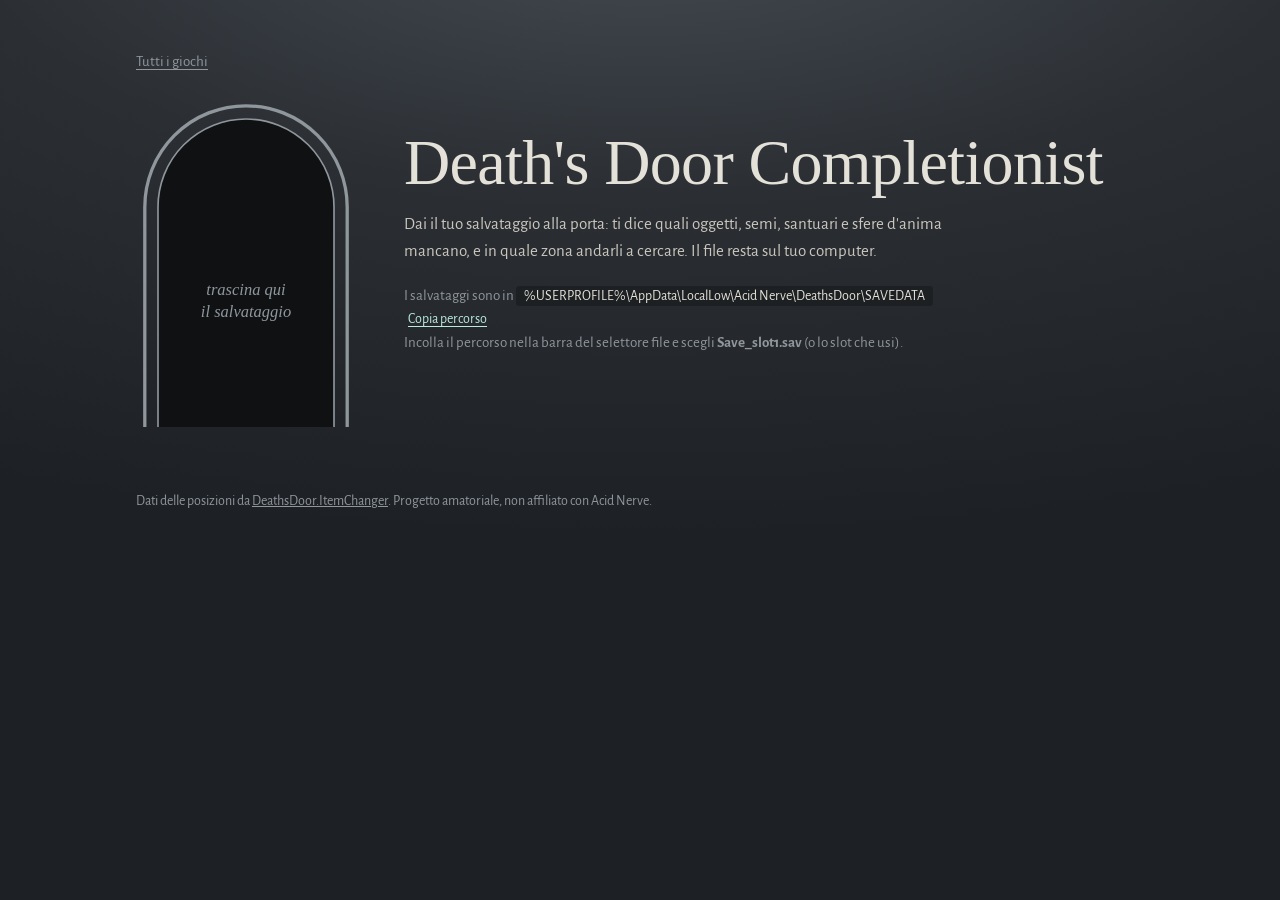
==== deaths-door/index.html @ efa5905f "Add home page and Death's Door completion tracker" ====
<!doctype html>
<html lang="it">
<head>
<meta charset="utf-8">
<meta name="viewport" content="width=device-width, initial-scale=1">
<title>Death's Door Completionist</title>
<link rel="preconnect" href="https://fonts.googleapis.com">
<link rel="preconnect" href="https://fonts.gstatic.com" crossorigin>
<link href="https://fonts.googleapis.com/css2?family=IM+Fell+English:ital@0;1&family=Alegreya+Sans:wght@400;500;700&display=swap" rel="stylesheet">
<style>
:root{
  --fog:#2b2f34; --fog-deep:#1d2024; --stone:#3a3f45; --ash:#8f969c;
  --bone:#e4e1d8; --soul:#b9eadf; --ember:#d0473b;
  --display:"IM Fell English",Georgia,serif; --body:"Alegreya Sans",system-ui,sans-serif;
}
*{box-sizing:border-box}
body{
  margin:0;color:var(--bone);font:17px/1.55 var(--body);
  background:var(--fog-deep) radial-gradient(ellipse 120% 70% at 50% -10%,#454b52 0%,var(--fog) 45%,var(--fog-deep) 100%) no-repeat;
  min-height:100vh;
}
main{max-width:1040px;margin:0 auto;padding:48px 16px 80px}
:focus-visible{outline:2px solid var(--soul);outline-offset:3px}

/* hero: the door is the upload target */
.hero{display:grid;grid-template-columns:auto 1fr;gap:48px;align-items:center}
.door{position:relative;width:220px;cursor:pointer;display:block}
.door input{position:absolute;opacity:0;width:1px;height:1px}
.door svg{display:block;width:100%;height:auto;overflow:visible}
.door .frame{fill:none;stroke:var(--ash);stroke-width:3;transition:stroke .2s}
.door .void{fill:#0f1113}
.door .light{fill:url(#soulGrad);transition:y 1.6s cubic-bezier(.2,.7,.2,1),height 1.6s cubic-bezier(.2,.7,.2,1)}
.door .pct{font:44px var(--display);fill:var(--bone);text-anchor:middle;opacity:0;transition:opacity .6s 1s}
.door .hint{font:15px var(--display);font-style:italic;fill:var(--ash);text-anchor:middle}
.door.loaded .pct{opacity:1}
.door.loaded .hint{display:none}
.door:hover .frame,.door.over .frame,.door:focus-within .frame{stroke:var(--soul)}
.door.over .void{fill:#16201f}
h1{font:400 clamp(40px,6vw,64px)/1.02 var(--display);margin:0 0 16px;letter-spacing:-.01em}
.lede{max-width:34em;margin:0 0 20px;color:#c9c6bd}
.path{font-size:15px;color:var(--ash);max-width:36em}
.path code{font:14px/1.4 var(--body);color:var(--bone);background:rgba(0,0,0,.25);padding:3px 8px;border-radius:3px;word-break:break-all}
.path button{font:inherit;font-size:14px;background:none;border:0;color:var(--soul);cursor:pointer;padding:0 4px;text-decoration:underline;text-underline-offset:3px}
#err{color:var(--ember);margin-top:12px;min-height:1.5em}

/* results */
#results[hidden]{display:none}
.bar-top{display:flex;flex-wrap:wrap;justify-content:space-between;align-items:baseline;gap:12px;margin:56px 0 24px;border-bottom:1px solid var(--stone);padding-bottom:12px}
.bar-top h2{font:400 30px var(--display);margin:0}
.views{display:flex;gap:4px}
.views button{font:inherit;font-size:15px;color:var(--ash);background:none;border:1px solid transparent;border-radius:999px;padding:4px 14px;cursor:pointer}
.views button[aria-pressed=true]{color:var(--bone);border-color:var(--stone);background:rgba(255,255,255,.04)}
.grid{columns:2 420px;column-gap:40px}
.group{break-inside:avoid;margin:0 0 36px}
.group h3{font:400 23px/1.2 var(--display);margin:0;display:flex;justify-content:space-between;gap:12px;align-items:baseline}
.group h3 .n{font:500 15px var(--body);color:var(--ash);white-space:nowrap}
.group.done h3 .n{color:var(--soul)}
.track{height:3px;background:var(--stone);margin:8px 0 12px}
.track i{display:block;height:100%;background:var(--soul);box-shadow:0 0 8px rgba(185,234,223,.5)}
.sub{font:italic 16px var(--display);color:var(--ash);margin:14px 0 4px}
.group ul{list-style:none;margin:0;padding:0}
.group li{padding:3px 0 3px 18px;position:relative}
.group li::before{content:"";position:absolute;left:2px;top:.72em;width:6px;height:6px;border-radius:50%;background:var(--ember)}
.group li.got{color:var(--ash)}
.group li.got::before{background:var(--soul)}
.group li small{color:var(--ash);font-size:14px}
.note{font-size:15px;color:var(--ash);margin:6px 0 0}
details{margin-top:10px;font-size:15px}
summary{cursor:pointer;color:var(--ash)}
.back{display:inline-block;margin:-24px 0 24px;color:var(--ash);font-size:15px;text-underline-offset:3px}
.back:hover{color:var(--bone)}
footer{margin-top:64px;font-size:14px;color:var(--ash)}
footer a{color:var(--ash)}

@media (max-width:640px){
  main{padding-top:32px}
  .hero{grid-template-columns:1fr;gap:24px;justify-items:center;text-align:center}
  .door{width:180px}
  .path{margin:0 auto}
}
@media (prefers-reduced-motion:reduce){*{transition:none!important}}
</style>
</head>
<body>
<main>
<a class="back" href="../">Tutti i giochi</a>
<section class="hero">
  <label class="door" id="door" title="Carica il salvataggio">
    <input type="file" accept=".sav,.bak" aria-label="Carica il salvataggio di Death's Door">
    <svg viewBox="0 0 200 300" aria-hidden="true">
      <defs>
        <linearGradient id="soulGrad" x1="0" y1="1" x2="0" y2="0">
          <stop offset="0" stop-color="#b9eadf" stop-opacity=".95"/>
          <stop offset="1" stop-color="#b9eadf" stop-opacity=".35"/>
        </linearGradient>
        <clipPath id="arch"><path d="M20 300V100A80 80 0 0 1 180 100V300Z"/></clipPath>
      </defs>
      <path class="void" d="M20 300V100A80 80 0 0 1 180 100V300Z"/>
      <rect class="light" id="light" x="0" y="300" width="200" height="0" clip-path="url(#arch)"/>
      <path class="frame" d="M8 300V100A92 92 0 0 1 192 100V300"/>
      <path class="frame" d="M20 300V100A80 80 0 0 1 180 100V300" style="stroke-width:1.5"/>
      <text class="hint" x="100" y="180">trascina qui</text>
      <text class="hint" x="100" y="200">il salvataggio</text>
      <text class="pct" id="pct" x="100" y="190"></text>
    </svg>
  </label>
  <div>
    <h1>Death's Door Completionist</h1>
    <p class="lede">Dai il tuo salvataggio alla porta: ti dice quali oggetti, semi, santuari e sfere d'anima mancano, e in quale zona andarli a cercare. Il file resta sul tuo computer.</p>
    <p class="path">I salvataggi sono in <code id="p">%USERPROFILE%\AppData\LocalLow\Acid Nerve\DeathsDoor\SAVEDATA</code><button id="cp" type="button">Copia percorso</button><br>Incolla il percorso nella barra del selettore file e scegli <b>Save_slot1.sav</b> (o lo slot che usi).</p>
    <div id="err" role="alert"></div>
  </div>
</section>

<section id="results" hidden>
  <div class="bar-top">
    <h2 id="total"></h2>
    <div class="views" role="group" aria-label="Raggruppa">
      <button type="button" data-view="cat" aria-pressed="true">Per categoria</button>
      <button type="button" data-view="zone" aria-pressed="false">Per zona</button>
    </div>
  </div>
  <div class="grid" id="out"></div>
</section>

<footer>Dati delle posizioni da <a href="https://github.com/dpinela/DeathsDoor.ItemChanger">DeathsDoor.ItemChanger</a>. Progetto amatoriale, non affiliato con Acid Nerve.</footer>
</main>
<script>
// [name, area, saveKey] per category; derived from DeathsDoor.ItemChanger's location table
const DATA = {"Armi":[["Rogue Daggers","Estate of the Urn Witch","daggers"],["Discarded Umbrella","Hall of Doors","umbrella"],["Reaper's Greatsword","Stranded Sailor","sword_heavy"],["Thunder Hammer","Mushroom Dungeon","hammer"]],"Magie e potenziamenti":[["Fire (Avarice)","Ceramic Manor","unlocked_fire"],["Bomb (Avarice)","Mushroom Dungeon","unlocked_bombs"],["Hookshot (Avarice)","Flooded Fortress","unlocked_hookshot"],["Fire Silent Servant","","upgraded_fire"],["Bomb Silent Servant","","upgraded_bombs"],["Hookshot Silent Servant","","upgraded_hookshot"],["Arrow Silent Servant","","upgraded_arrows"]],"Anime giganti":[["Betty","Betty's Lair","soul_yeti"],["Frog King","Throne of the Frog King","soul_frog"],["Grandma","Urn Witch's Laboratory","soul_gran"]],"Oggetti luccicanti":[["Engagement Ring","Ceramic Manor","drop_trinket_ring"],["Old Compass","Lost Cemetery","drop_trinket_compass"],["Incense","Lost Cemetery","drop_trinket_incense"],["Undying Blossom","Lost Cemetery","drop_trinket_flower"],["Old Photograph","Ceramic Manor","drop_trinket_photo"],["Sludge-Filled Urn","Estate of the Urn Witch","drop_trinket_elixir"],["Token of Death","Lost Cemetery","drop_trinket_coin"],["Rusty Garden Trowel","Estate of the Urn Witch","drop_trinket_trowel"],["Captain's Log","Stranded Sailor","drop_trinket_journal"],["Giant Arrowhead","Throne of the Frog King","drop_trinket_arrow"],["Malformed Seed","Overgrown Ruins","drop_trinket_seed"],["Corrupted Antler","Mushroom Dungeon","drop_trinket_antler"],["Magical Forest Horn","Overgrown Ruins","drop_trinket_basoon"],["Ancient Crown","Castle Lockstone","drop_trinket_crown"],["Grunt's Old Mask","Stranded Sailor","drop_trinket_mask"],["Ancient Door Scale Model","Hall of Doors","drop_trinket_door_old"],["Modern Door Scale Model","Hall of Doors","drop_trinket_door_new"],["Rusty Belltower Key","Hall of Doors","drop_trinket_rusty_key"],["Surveillance Device","Hall of Doors","drop_trinket_surv"],["Shiny Medallion","Camp of the Free Crows","drop_trinket_medal"],["Ink-Covered Teddy Bear","Stranded Sailor","drop_trinket_teddy"],["Death's Contract","Castle Lockstone","drop_trinket_contract"],["Makeshift Soul Key","Grove of Spirits","drop_trinket_soulkey"],["Mysterious Locket","Old Watchtowers","drop_trinket_locket"]],"Santuari (vita/magia)":[["Heart Shrine-Cemetery Behind Entrance","Lost Cemetery","shrine_graveyardhookshot"],["Magic Shrine-Cemetery After Smough Arena","Lost Cemetery","shrine_graveyardbomb"],["Heart Shrine-Cemetery Winding Bridge End","Lost Cemetery","shrine_graveyardturncam"],["Heart Shrine-Hookshot Arena","Stranded Sailor","shrine_sailorhookshot"],["Magic Shrine-Sailor Turncam","Stranded Sailor","shrine_sailorturncam"],["Magic Shrine-Lockstone Secret West","Castle Lockstone","shrine_fortress"],["Heart Shrine-Camp Ice Skating","Camp of the Free Crows","shrine_icechallenge"],["Magic Shrine-Ruins Hookshot Arena","Overgrown Ruins","shrine_foresthookshot"],["Magic Shrine-Ruins Turncam","Overgrown Ruins","shrine_forestturncam"],["Heart Shrine-Dungeon Water Arena","Mushroom Dungeon","shrine_dungeonbomb"],["Heart Shrine-Ruins Sewer","Overgrown Ruins","shrine_forestsewer"],["Magic Shrine-Fortress Bow Secret","Flooded Fortress","shrine_swamp"],["Magic Shrine-Estate Left of Manor","Estate of the Urn Witch","shrine_gardenturncam"],["Heart Shrine-Garden of Life","Estate of the Urn Witch","shrine_gardendrop"],["Magic Shrine-Manor Bathroom Puzzle","Ceramic Manor","shrine_mansionreflection"],["Heart Shrine-Furnace Cart Puzzle","Furnace Observation Rooms","shrine_basement"]],"Tavolette e gufi":[["Red Ancient Tablet of Knowledge","Flooded Fortress","drop_truthtablet_1"],["Yellow Ancient Tablet of Knowledge","Overgrown Ruins","drop_truthtablet_2"],["Green Ancient Tablet of Knowledge","Estate of the Urn Witch","drop_truthtablet_3"],["Cyan Ancient Tablet of Knowledge","Lost Cemetery","drop_truthtablet_4"],["Blue Ancient Tablet of Knowledge","Old Watchtowers","drop_truthtablet_5"],["Purple Ancient Tablet of Knowledge","Lost Cemetery","drop_truthtablet_6"],["Estate Owl","Estate of the Urn Witch","drop_truthshard_1"],["Ruins Owl","Overgrown Ruins","drop_truthshard_2"],["Watchtowers Owl","Old Watchtowers","drop_truthshard_3"]],"Semi della vita":[["Cemetery Broken Bridge","Lost Cemetery","drop_seed_graveyardbrokenbridge"],["Catacombs Tower","Lost Cemetery","drop_seed_graveyardtower"],["Cemetery Left of Main Entrance","Lost Cemetery","drop_seed_graveyardbuilding"],["Cemetery Near Tablet Gate","Lost Cemetery","drop_seed_graveyardcliff"],["Between Cemetery and Sailor","Lost Cemetery","drop_seed_cavescrate"],["Sailor Upper","Stranded Sailor","drop_seed_sailormountain"],["Lockstone Upper East","Castle Lockstone","drop_seed_castlegardeneast"],["Lockstone Soul Door","Castle Lockstone","drop_seed_castledoor"],["Lockstone Behind Bars","Castle Lockstone","drop_seed_castleelevator"],["Lockstone Entrance West","Castle Lockstone","drop_seed_castlegardenwest"],["Lockstone North","Castle Lockstone","drop_seed_castleeast"],["Camp Ledge With Huts","Camp of the Free Crows","drop_seed_crowcavesledge"],["Camp Stall","Camp of the Free Crows","drop_seed_crowcampstall"],["Camp Rooftops","Camp of the Free Crows","drop_seed_fortressexteriorcrate"],["Watchtowers Ice Skating","Old Watchtowers","drop_seed_mountaintopsice"],["Watchtowers Tablet Door","Old Watchtowers","drop_seed_mountaintopstruth"],["Watchtowers Archer Platform","Old Watchtowers","drop_seed_mountaintopshookshot"],["Watchtowers Boxes","Old Watchtowers","drop_seed_mountaintopsroute1"],["Dungeon Fire Puzzle Near Water Arena","Mushroom Dungeon","drop_seed_dungeonconnect"],["Ruins Lord of Doors Arena","Overgrown Ruins","drop_seed_forestgargoyle"],["Ruins Fire Plant Corridor","Overgrown Ruins","drop_seed_forestcorridor"],["Dungeon Water Arena Left Exit","Mushroom Dungeon","drop_seed_dungeontwindoor"],["Ruins Right Middle","Overgrown Ruins","drop_seed_forestmiddle"],["Ruins On Settlement Wall","Overgrown Ruins","drop_seed_forestvillage"],["Ruins Behind Boxes","Overgrown Ruins","drop_seed_forestintro"],["Ruins Down Through Bomb Wall","Overgrown Ruins","drop_seed_forestdrop"],["Dungeon Above Rightmost Crow","Mushroom Dungeon","drop_seed_dungeoneastexit"],["Dungeon Right Above Key","Mushroom Dungeon","drop_seed_dungeonprisonbreak"],["Dungeon Avarice Bridge","Mushroom Dungeon","drop_seed_dungeonbridge"],["Fortress Watchtower","Flooded Fortress","drop_seed_swampwatchtower"],["Fortress Statue","Flooded Fortress","drop_seed_swampstatue"],["Fortress Bridge","Flooded Fortress","drop_seed_swampbridge"],["Fortress Intro Crate","Flooded Fortress","drop_seed_swampintrocrate"],["Fortress East After Statue","Flooded Fortress","drop_seed_swampintroeast"],["Estate Family Tomb","Estate of the Urn Witch","drop_seed_gardennorthwest"],["Estate Entrance","Estate of the Urn Witch","drop_seed_gardenintrostart"],["Estate Hedge Gaps","Estate of the Urn Witch","drop_seed_gardenbush"],["Garden of Joy","Estate of the Urn Witch","drop_seed_gardensouthwest"],["Manor Boxes","Ceramic Manor","drop_seed_mansionsquareroom"],["Manor Near Brazier","Ceramic Manor","drop_seed_mansionrightshelves"],["Manor Below Big Pot Arena","Ceramic Manor","drop_seed_ballroom"],["Manor Rafters","Ceramic Manor","drop_seed_mansionattic"],["Manor Main Room Upper","Ceramic Manor","drop_seed_mansioncentre"],["Manor Spinny Pot Room","Ceramic Manor","drop_seed_mansionleftshelves"],["Manor Library Shelf","Ceramic Manor","drop_seed_mansionlibraryshelves"],["Cart Puzzle","Furnace Observation Rooms","drop_seed_basementshrineabyss"],["Furnace Entrance","Furnace Observation Rooms","drop_seed_basementintro"],["Inner Furnace Horizontal Pistons","Inner Furnace","drop_seed_basementplague1"],["Inner Furnace Conveyor Bridge","Inner Furnace","drop_seed_basementconveyor"],["Inner Furnace Conveyor Gauntlet","Inner Furnace","drop_seed_basementplague2"]],"Sfere d'anima":[["Fire Return Upper","Hall of Doors","drop_dropsoul_HoDfirereturn1"],["Hookshot Secret","Hall of Doors","drop_dropsoul_hodhookshotsecret"],["Bomb Return","Hall of Doors","drop_dropsoul_hodbombreturn"],["Bomb Secret","Hall of Doors","drop_dropsoul_hodbombsecret"],["Hookshot Return","Hall of Doors","drop_dropsoul_hookshotreturn"],["Fire Return Lower","Hall of Doors","drop_dropsoul_hodfirereturn2"],["Fire Secret","Hall of Doors","drop_dropsoul_hodfiresecret"],["Catacombs Exit","Lost Cemetery","drop_dropsoul_catacombsexit"],["Cemetery Hookshot Towers","Lost Cemetery","drop_dropsoul_graveyardhookshot"],["Cemetery Under Bridge","Lost Cemetery","drop_dropsoul_graveyardbridge"],["Cemetery East Tree","Lost Cemetery","drop_dropsoul_graveyardtree"],["Cemetery Winding Bridge End","Lost Cemetery","drop_dropsoul_graveyardbridgeroom"],["Catacombs Room 2","Lost Cemetery","drop_dropsoul_catacombs2"],["Catacombs Room 1","Lost Cemetery","drop_dropsoul_catacombs1"],["Cemetery Gated Sewer","Lost Cemetery","drop_dropsoul_graveyardsewer"],["Catacombs Entrance","Lost Cemetery","drop_dropsoul_catacombsentrance"],["Cemetery Cave","Lost Cemetery","drop_dropsoul_graveyardcave"],["Sailor Turncam","Stranded Sailor","drop_dropsoul_sailorturncam"],["North Lockstone Sewer","Castle Lockstone","drop_dropsoul_castlesewer2"],["Lockstone Hookshot North","Castle Lockstone","drop_dropsoul_castlehookshoteast"],["Lockstone Exit","Castle Lockstone","drop_dropsoul_castleexit"],["West Lockstone Sewer","Castle Lockstone","drop_dropsoul_castlesewer1"],["Camp Rooftops","Camp of the Free Crows","drop_dropsoul_fortressexterior"],["Camp Broken Bridge","Camp of the Free Crows","drop_dropsoul_crowcavesbridge"],["Watchtowers Behind Barb Elevator","Old Watchtowers","drop_dropsoul_mountaintopsturncam"],["Dungeon Vine","Mushroom Dungeon","drop_dropsoul_dungeonpeek"],["Ruins Stump","Overgrown Ruins","drop_dropsoul_forestcolliseumhookshot"],["Ruins Outside Left Dungeon Exit","Overgrown Ruins","drop_dropsoul_forestraised"],["Dungeon Cobweb","Mushroom Dungeon","drop_dropsoul_dungeoncobweb"],["Ruins Left After Key Door","Overgrown Ruins","drop_dropsoul_forestcorner"],["Ruins Lower Bomb Wall","Overgrown Ruins","drop_dropsoul_forestblocked"],["Ruins Lord of Doors Arena Hookshot","Overgrown Ruins","drop_dropsoul_forestnorthhookshot"],["Dungeon Lower Entrance","Mushroom Dungeon","drop_dropsoul_swamproute"],["Ruins Upper Above Horn","Overgrown Ruins","drop_dropsoul_forestcolliseum"],["Ruins Above Three Plants","Overgrown Ruins","drop_dropsoul_forestvine"],["Ruins Up Turncam Ladder","Overgrown Ruins","drop_dropsoul_forestladder"],["Ruins Above Entrance Gate","Overgrown Ruins","drop_dropsoul_forestentrancewall"],["Ruins Upper Bomb Wall","Overgrown Ruins","drop_dropsoul_forestbomber"],["Dungeon Left Exit Shelf","Mushroom Dungeon","drop_dropsoul_dungeonshelfdrop"],["Ruins Lower Hookshot","Overgrown Ruins","drop_dropsoul_forestintrohookshot"],["Fortress Bomb","Flooded Fortress","drop_dropsoul_swampbomb"],["Fortress Hidden Sewer","Flooded Fortress","drop_dropsoul_swampsewer"],["Fortress Drop","Flooded Fortress","drop_dropsoul_swampdrop"],["Estate Access Crypt","Lost Cemetery","drop_dropsoul_cryptgrave"],["Estate Balcony","Estate of the Urn Witch","drop_dropsoul_gardenbalcony"],["Garden of Love Turncam","Estate of the Urn Witch","drop_dropsoul_gardenturncam"],["Garden of Life Hookshot Loop","Estate of the Urn Witch","drop_dropsoul_gardennorthhookshot"],["Garden of Love Bomb Walls","Estate of the Urn Witch","drop_dropsoul_familytombbomb"],["Garden of Life Bomb Wall","Estate of the Urn Witch","drop_dropsoul_gardenknight"],["Estate Broken Boardwalk","Estate of the Urn Witch","drop_dropsoul_gardensouthhookshot"],["Estate Secret Cave","Estate of the Urn Witch","drop_dropsoul_gardencave"],["Estate Twin Benches","Estate of the Urn Witch","drop_dropsoul_gardensbenches"],["Estate Sewer Middle","Estate of the Urn Witch","drop_dropsoul_gardensewerroute1"],["Estate Sewer End","Estate of the Urn Witch","drop_dropsoul_gardensewerroute2"],["Garden of Peace","Estate of the Urn Witch","drop_dropsoul_gardensouthbomb"],["Manor Imp Loft","Ceramic Manor","drop_dropsoul_mansionladder"],["Manor Library Shelf","Ceramic Manor","drop_dropsoul_mansionlibrary"],["Manor Chandelier","Ceramic Manor","drop_chand_souls"],["Furnace Lantern Chain","Furnace Observation Rooms","drop_dropsoul_basementlanternchain"],["Small Room","Furnace Observation Rooms","drop_dropsoul_basementsmallroom"],["Furnace Entrance Sewer","Furnace Observation Rooms","drop_dropsoul_basementsewer"]]};

// ponytail: pots are only counted per zone, the plant_* keys don't map 1:1 to known pot names
const POTS = [
  ["Lost Cemetery / Estate / Silent Servants", /^plant_(graveyard|preservant|secret|garden)/, ["Outside Catacombs Exit","Catacombs Room 2","Cemetery Right Arena","Cemetery Summit","Cemetery Central Arena","Bomb Silent Servant","Fire Silent Servant","Hookshot Silent Servant (Stranded Sailor)","Estate Door","Garden of Joy","Garden of Peace","Garden of Love Entrance","Garden of Love Hidden Left","Garden of Love Hidden Right","Garden of Life"]],
  ["Ceramic Manor", /^plant_mansion/, ["Lobby","Rafters","Imp Loft","Post Dining","Library","Bedroom"]],
  ["Inner Furnace", /^plant_basement/, ["Burner 2","Burner 3","Islands","Burner 8","Final"]],
  ["Castle Lockstone", /^plant_castle/, ["West Crow","West Keyed Crow","Entrance","East Crow"]],
  ["Camp of the Free Crows", /^plant_fortressexterior/, ["Castle Door"]],
  ["Old Watchtowers", /^plant_mountaintops/, ["First","Barb Elevator","Lasers Arena","Owl","Cave Entrance"]],
  ["Overgrown Ruins", /^plant_forest/, ["Key","Fire Plant Corridor","Right Arena","Sewer","Left of Lord of Doors Arena"]],
  ["Mushroom Dungeon", /^plant_dungeon/, ["Cobweb Room","Water Arena","Hall","Rightmost Crow"]],
  ["Flooded Fortress", /^plant_swamp/, ["Main Gate","U Turn","Breakable Bridges","Bridge","Exit"]],
];
const POT_CAT = "Vasi piantati";

// GameSave is a .NET BinaryFormatter blob: boolKeys is a List<string> of unlocked keys,
// intKeys a List<IntKey{id,value}>. Pull every string record and split by where IntKey starts.
function parseSave(buf) {
  const d = new Uint8Array(buf), dv = new DataView(buf);
  const find = s => {
    const t = [...s].map(c => c.charCodeAt(0));
    outer: for (let i = 0; i <= d.length - t.length; i++) {
      for (let j = 0; j < t.length; j++) if (d[i + j] !== t[j]) continue outer;
      return i;
    }
    return -1;
  };
  const a = find("GameSave+IntKey[]"), b = find("\x0fGameSave+IntKey\x02");
  if (a < 0 || b < 0) throw new Error("Questo file non è un salvataggio di Death's Door. Scegli un file Save_slotN.sav dalla cartella SAVEDATA.");
  const bools = new Set(), ints = {};
  for (let p = a; p < d.length - 6; p++) {
    const n = d[p + 5];
    if (d[p] !== 6 || n < 1 || n > 127 || p + 6 + n > d.length) continue;
    const bytes = d.subarray(p + 6, p + 6 + n);
    if (bytes.some(c => c < 32 || c > 126)) continue;
    const s = String.fromCharCode(...bytes), e = p + 6 + n;
    if (p < b) bools.add(s);
    else if (e + 4 <= d.length) ints[s] = dv.getInt32(e, true);
    p = e - 1;
  }
  return { bools, ints, has: k => bools.has(k) || (ints[k] | 0) > 0 };
}

const esc = s => s.replace(/[&<>]/g, c => ({ "&": "&amp;", "<": "&lt;", ">": "&gt;" })[c]);

// Flatten everything into rows {cat, area, name, got}; pots become one row per missing/planted slot.
function evaluate(save) {
  const rows = [];
  for (const [cat, items] of Object.entries(DATA))
    for (const [name, area, key] of items) rows.push({ cat, area: area || "Altro", name, got: save.has(key) });
  for (const [zone, re, names] of POTS) {
    const n = Math.min([...save.bools].filter(k => re.test(k)).length, names.length);
    names.forEach((_, i) => rows.push({ cat: POT_CAT, area: zone, name: null, names, got: i < n }));
  }
  return rows;
}

function groupBy(rows, key) {
  const m = new Map();
  for (const r of rows) (m.get(r[key]) ?? m.set(r[key], []).get(r[key])).push(r);
  return [...m];
}

function list(rows, sub) {
  const named = rows.filter(r => r.name);
  const pots = rows.filter(r => !r.name);
  let html = "";
  if (named.length) html += `<ul>${named.map(r => `<li class="${r.got ? "got" : ""}">${esc(r.name)}${sub ? ` <small>${esc(r[sub])}</small>` : ""}</li>`).join("")}</ul>`;
  for (const [zone, ps] of groupBy(pots, "area")) {
    const miss = ps.filter(p => !p.got).length;
    if (!miss) continue;
    html += `<ul><li>${miss === 1 ? "Un vaso" : miss + " vasi"} da piantare${sub ? ` <small>${esc(sub === "cat" ? POT_CAT : zone)}</small>` : ""}</li></ul>
      <p class="note">Il gioco non salva quale vaso: è uno tra ${ps[0].names.map(esc).join(", ")}.</p>`;
  }
  return html;
}

function group(title, rows, inner, sub) {
  const got = rows.filter(r => r.got).length, done = got === rows.length;
  const missing = rows.filter(r => !r.got), have = rows.filter(r => r.got && r.name);
  return `<section class="group${done ? " done" : ""}">
    <h3>${esc(title)}<span class="n">${got} di ${rows.length}</span></h3>
    <div class="track"><i style="width:${(100 * got / rows.length).toFixed(1)}%"></i></div>
    ${done ? `<p class="note">Completo.</p>` : inner(missing)}
    ${have.length && !done ? `<details><summary>Già presi (${have.length})</summary>${list(have, sub)}</details>` : ""}
  </section>`;
}

let rows = [], view = "cat";

function render() {
  const [key, other] = view === "cat" ? ["cat", "area"] : ["area", "cat"];
  const groups = groupBy(rows, key).sort((a, b) =>
    (a[1].every(r => r.got) - b[1].every(r => r.got)));
  document.getElementById("out").innerHTML = groups.map(([title, rs]) =>
    group(title, rs, miss => groupBy(miss, other).map(([t, r]) =>
      `<p class="sub">${esc(t)}</p>${list(r)}`).join(""), other)).join("");
}

function show(save) {
  rows = evaluate(save);
  const got = rows.filter(r => r.got).length, pct = 100 * got / rows.length;
  document.getElementById("total").textContent = `${got} di ${rows.length} trovati`;
  document.getElementById("pct").textContent = Math.floor(pct) + "%";
  const light = document.getElementById("light"), h = 300 * pct / 100;
  light.setAttribute("y", 300 - h);
  light.setAttribute("height", h);
  document.getElementById("door").classList.add("loaded");
  document.getElementById("results").hidden = false;
  render();
}

async function load(file) {
  const err = document.getElementById("err");
  err.textContent = "";
  try { show(parseSave(await file.arrayBuffer())); }
  catch (e) { err.textContent = e.message; }
}

const door = document.getElementById("door");
door.querySelector("input").onchange = e => e.target.files[0] && load(e.target.files[0]);
door.ondragover = e => { e.preventDefault(); door.classList.add("over"); };
door.ondragleave = () => door.classList.remove("over");
door.ondrop = e => { e.preventDefault(); door.classList.remove("over"); e.dataTransfer.files[0] && load(e.dataTransfer.files[0]); };
document.getElementById("cp").onclick = e => {
  navigator.clipboard?.writeText(document.getElementById("p").textContent);
  e.target.textContent = "Copiato";
};
document.querySelectorAll(".views button").forEach(b => b.onclick = () => {
  view = b.dataset.view;
  document.querySelectorAll(".views button").forEach(x => x.setAttribute("aria-pressed", x === b));
  render();
});
</script>
</body>
</html>
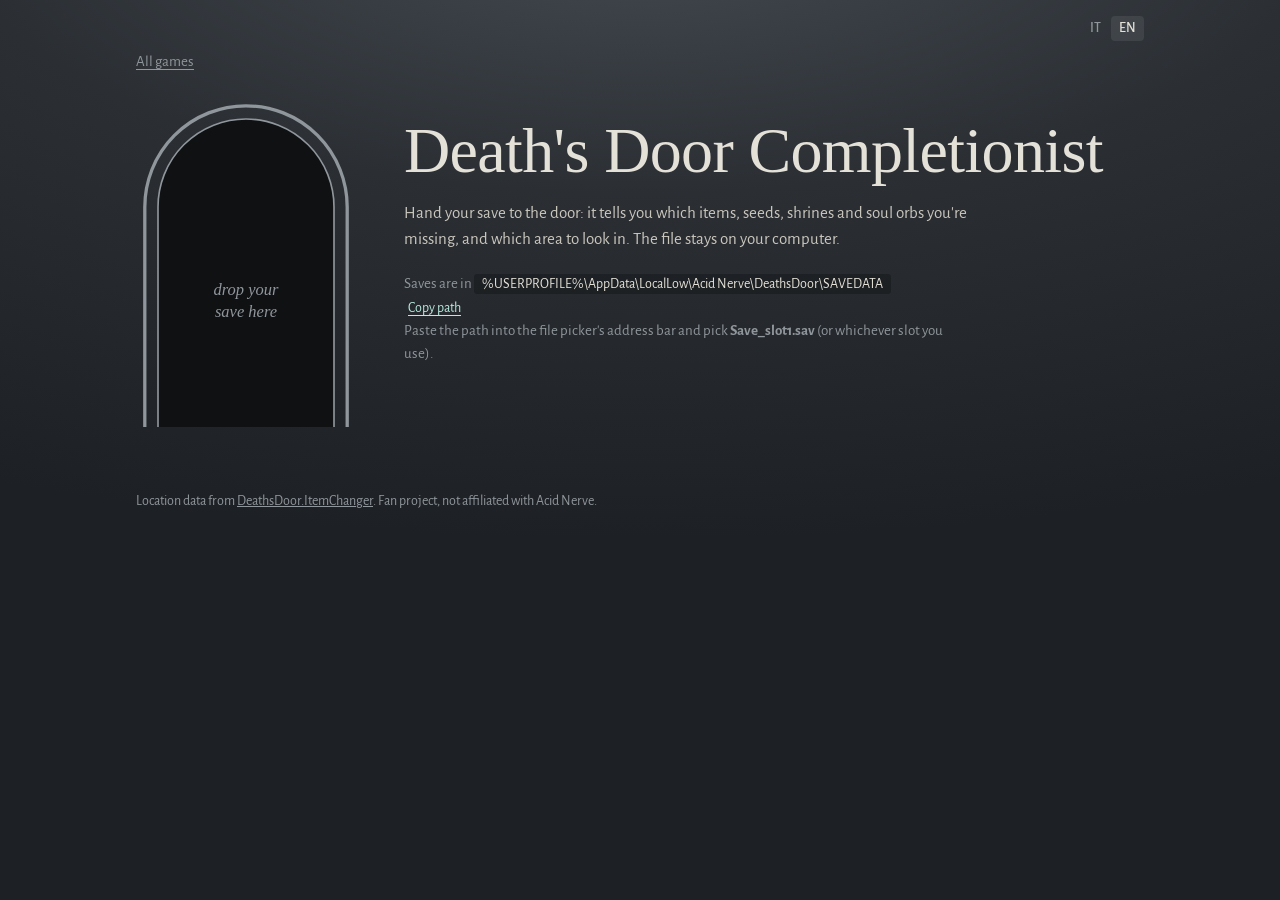
==== commit ff8b584b: "Add English version with IT/EN switch" ====
--- a/deaths-door/index.html
+++ b/deaths-door/index.html
@@ -19,7 +19,7 @@
   background:var(--fog-deep) radial-gradient(ellipse 120% 70% at 50% -10%,#454b52 0%,var(--fog) 45%,var(--fog-deep) 100%) no-repeat;
   min-height:100vh;
 }
-main{max-width:1040px;margin:0 auto;padding:48px 16px 80px}
+main{max-width:1040px;margin:0 auto;padding:48px 16px 80px;position:relative}
 :focus-visible{outline:2px solid var(--soul);outline-offset:3px}
 
 /* hero: the door is the upload target */
@@ -69,6 +69,9 @@
 summary{cursor:pointer;color:var(--ash)}
 .back{display:inline-block;margin:-24px 0 24px;color:var(--ash);font-size:15px;text-underline-offset:3px}
 .back:hover{color:var(--bone)}
+.lang{position:absolute;top:16px;right:16px;display:flex;gap:2px}
+.lang button{font:500 14px var(--body);color:var(--ash);background:none;border:0;padding:4px 8px;cursor:pointer;border-radius:4px}
+.lang button[aria-pressed=true]{color:var(--bone);background:rgba(255,255,255,.08)}
 footer{margin-top:64px;font-size:14px;color:var(--ash)}
 footer a{color:var(--ash)}
 
@@ -83,10 +86,11 @@
 </head>
 <body>
 <main>
-<a class="back" href="../">Tutti i giochi</a>
+<div class="lang" role="group" aria-label="Language"><button type="button" data-lang="it">IT</button><button type="button" data-lang="en">EN</button></div>
+<a class="back" href="../" data-i18n="back">Tutti i giochi</a>
 <section class="hero">
-  <label class="door" id="door" title="Carica il salvataggio">
-    <input type="file" accept=".sav,.bak" aria-label="Carica il salvataggio di Death's Door">
+  <label class="door" id="door">
+    <input type="file" accept=".sav,.bak" data-i18n-aria="upload">
     <svg viewBox="0 0 200 300" aria-hidden="true">
       <defs>
         <linearGradient id="soulGrad" x1="0" y1="1" x2="0" y2="0">
@@ -99,15 +103,15 @@
       <rect class="light" id="light" x="0" y="300" width="200" height="0" clip-path="url(#arch)"/>
       <path class="frame" d="M8 300V100A92 92 0 0 1 192 100V300"/>
       <path class="frame" d="M20 300V100A80 80 0 0 1 180 100V300" style="stroke-width:1.5"/>
-      <text class="hint" x="100" y="180">trascina qui</text>
-      <text class="hint" x="100" y="200">il salvataggio</text>
+      <text class="hint" x="100" y="180" data-i18n="hint1"></text>
+      <text class="hint" x="100" y="200" data-i18n="hint2"></text>
       <text class="pct" id="pct" x="100" y="190"></text>
     </svg>
   </label>
   <div>
     <h1>Death's Door Completionist</h1>
-    <p class="lede">Dai il tuo salvataggio alla porta: ti dice quali oggetti, semi, santuari e sfere d'anima mancano, e in quale zona andarli a cercare. Il file resta sul tuo computer.</p>
-    <p class="path">I salvataggi sono in <code id="p">%USERPROFILE%\AppData\LocalLow\Acid Nerve\DeathsDoor\SAVEDATA</code><button id="cp" type="button">Copia percorso</button><br>Incolla il percorso nella barra del selettore file e scegli <b>Save_slot1.sav</b> (o lo slot che usi).</p>
+    <p class="lede" data-i18n="lede"></p>
+    <p class="path"><span data-i18n="pathA"></span> <code id="p">%USERPROFILE%\AppData\LocalLow\Acid Nerve\DeathsDoor\SAVEDATA</code><button id="cp" type="button" data-i18n="copy"></button><br><span data-i18n="pathB"></span></p>
     <div id="err" role="alert"></div>
   </div>
 </section>
@@ -115,16 +119,17 @@
 <section id="results" hidden>
   <div class="bar-top">
     <h2 id="total"></h2>
-    <div class="views" role="group" aria-label="Raggruppa">
-      <button type="button" data-view="cat" aria-pressed="true">Per categoria</button>
-      <button type="button" data-view="zone" aria-pressed="false">Per zona</button>
+    <div class="views" role="group" data-i18n-aria="groupBy">
+      <button type="button" data-view="cat" aria-pressed="true" data-i18n="byCat"></button>
+      <button type="button" data-view="zone" aria-pressed="false" data-i18n="byZone"></button>
     </div>
   </div>
   <div class="grid" id="out"></div>
 </section>
 
-<footer>Dati delle posizioni da <a href="https://github.com/dpinela/DeathsDoor.ItemChanger">DeathsDoor.ItemChanger</a>. Progetto amatoriale, non affiliato con Acid Nerve.</footer>
+<footer data-i18n="footer"></footer>
 </main>
+<script src="../i18n.js"></script>
 <script>
 // [name, area, saveKey] per category; derived from DeathsDoor.ItemChanger's location table
 const DATA = {"Armi":[["Rogue Daggers","Estate of the Urn Witch","daggers"],["Discarded Umbrella","Hall of Doors","umbrella"],["Reaper's Greatsword","Stranded Sailor","sword_heavy"],["Thunder Hammer","Mushroom Dungeon","hammer"]],"Magie e potenziamenti":[["Fire (Avarice)","Ceramic Manor","unlocked_fire"],["Bomb (Avarice)","Mushroom Dungeon","unlocked_bombs"],["Hookshot (Avarice)","Flooded Fortress","unlocked_hookshot"],["Fire Silent Servant","","upgraded_fire"],["Bomb Silent Servant","","upgraded_bombs"],["Hookshot Silent Servant","","upgraded_hookshot"],["Arrow Silent Servant","","upgraded_arrows"]],"Anime giganti":[["Betty","Betty's Lair","soul_yeti"],["Frog King","Throne of the Frog King","soul_frog"],["Grandma","Urn Witch's Laboratory","soul_gran"]],"Oggetti luccicanti":[["Engagement Ring","Ceramic Manor","drop_trinket_ring"],["Old Compass","Lost Cemetery","drop_trinket_compass"],["Incense","Lost Cemetery","drop_trinket_incense"],["Undying Blossom","Lost Cemetery","drop_trinket_flower"],["Old Photograph","Ceramic Manor","drop_trinket_photo"],["Sludge-Filled Urn","Estate of the Urn Witch","drop_trinket_elixir"],["Token of Death","Lost Cemetery","drop_trinket_coin"],["Rusty Garden Trowel","Estate of the Urn Witch","drop_trinket_trowel"],["Captain's Log","Stranded Sailor","drop_trinket_journal"],["Giant Arrowhead","Throne of the Frog King","drop_trinket_arrow"],["Malformed Seed","Overgrown Ruins","drop_trinket_seed"],["Corrupted Antler","Mushroom Dungeon","drop_trinket_antler"],["Magical Forest Horn","Overgrown Ruins","drop_trinket_basoon"],["Ancient Crown","Castle Lockstone","drop_trinket_crown"],["Grunt's Old Mask","Stranded Sailor","drop_trinket_mask"],["Ancient Door Scale Model","Hall of Doors","drop_trinket_door_old"],["Modern Door Scale Model","Hall of Doors","drop_trinket_door_new"],["Rusty Belltower Key","Hall of Doors","drop_trinket_rusty_key"],["Surveillance Device","Hall of Doors","drop_trinket_surv"],["Shiny Medallion","Camp of the Free Crows","drop_trinket_medal"],["Ink-Covered Teddy Bear","Stranded Sailor","drop_trinket_teddy"],["Death's Contract","Castle Lockstone","drop_trinket_contract"],["Makeshift Soul Key","Grove of Spirits","drop_trinket_soulkey"],["Mysterious Locket","Old Watchtowers","drop_trinket_locket"]],"Santuari (vita/magia)":[["Heart Shrine-Cemetery Behind Entrance","Lost Cemetery","shrine_graveyardhookshot"],["Magic Shrine-Cemetery After Smough Arena","Lost Cemetery","shrine_graveyardbomb"],["Heart Shrine-Cemetery Winding Bridge End","Lost Cemetery","shrine_graveyardturncam"],["Heart Shrine-Hookshot Arena","Stranded Sailor","shrine_sailorhookshot"],["Magic Shrine-Sailor Turncam","Stranded Sailor","shrine_sailorturncam"],["Magic Shrine-Lockstone Secret West","Castle Lockstone","shrine_fortress"],["Heart Shrine-Camp Ice Skating","Camp of the Free Crows","shrine_icechallenge"],["Magic Shrine-Ruins Hookshot Arena","Overgrown Ruins","shrine_foresthookshot"],["Magic Shrine-Ruins Turncam","Overgrown Ruins","shrine_forestturncam"],["Heart Shrine-Dungeon Water Arena","Mushroom Dungeon","shrine_dungeonbomb"],["Heart Shrine-Ruins Sewer","Overgrown Ruins","shrine_forestsewer"],["Magic Shrine-Fortress Bow Secret","Flooded Fortress","shrine_swamp"],["Magic Shrine-Estate Left of Manor","Estate of the Urn Witch","shrine_gardenturncam"],["Heart Shrine-Garden of Life","Estate of the Urn Witch","shrine_gardendrop"],["Magic Shrine-Manor Bathroom Puzzle","Ceramic Manor","shrine_mansionreflection"],["Heart Shrine-Furnace Cart Puzzle","Furnace Observation Rooms","shrine_basement"]],"Tavolette e gufi":[["Red Ancient Tablet of Knowledge","Flooded Fortress","drop_truthtablet_1"],["Yellow Ancient Tablet of Knowledge","Overgrown Ruins","drop_truthtablet_2"],["Green Ancient Tablet of Knowledge","Estate of the Urn Witch","drop_truthtablet_3"],["Cyan Ancient Tablet of Knowledge","Lost Cemetery","drop_truthtablet_4"],["Blue Ancient Tablet of Knowledge","Old Watchtowers","drop_truthtablet_5"],["Purple Ancient Tablet of Knowledge","Lost Cemetery","drop_truthtablet_6"],["Estate Owl","Estate of the Urn Witch","drop_truthshard_1"],["Ruins Owl","Overgrown Ruins","drop_truthshard_2"],["Watchtowers Owl","Old Watchtowers","drop_truthshard_3"]],"Semi della vita":[["Cemetery Broken Bridge","Lost Cemetery","drop_seed_graveyardbrokenbridge"],["Catacombs Tower","Lost Cemetery","drop_seed_graveyardtower"],["Cemetery Left of Main Entrance","Lost Cemetery","drop_seed_graveyardbuilding"],["Cemetery Near Tablet Gate","Lost Cemetery","drop_seed_graveyardcliff"],["Between Cemetery and Sailor","Lost Cemetery","drop_seed_cavescrate"],["Sailor Upper","Stranded Sailor","drop_seed_sailormountain"],["Lockstone Upper East","Castle Lockstone","drop_seed_castlegardeneast"],["Lockstone Soul Door","Castle Lockstone","drop_seed_castledoor"],["Lockstone Behind Bars","Castle Lockstone","drop_seed_castleelevator"],["Lockstone Entrance West","Castle Lockstone","drop_seed_castlegardenwest"],["Lockstone North","Castle Lockstone","drop_seed_castleeast"],["Camp Ledge With Huts","Camp of the Free Crows","drop_seed_crowcavesledge"],["Camp Stall","Camp of the Free Crows","drop_seed_crowcampstall"],["Camp Rooftops","Camp of the Free Crows","drop_seed_fortressexteriorcrate"],["Watchtowers Ice Skating","Old Watchtowers","drop_seed_mountaintopsice"],["Watchtowers Tablet Door","Old Watchtowers","drop_seed_mountaintopstruth"],["Watchtowers Archer Platform","Old Watchtowers","drop_seed_mountaintopshookshot"],["Watchtowers Boxes","Old Watchtowers","drop_seed_mountaintopsroute1"],["Dungeon Fire Puzzle Near Water Arena","Mushroom Dungeon","drop_seed_dungeonconnect"],["Ruins Lord of Doors Arena","Overgrown Ruins","drop_seed_forestgargoyle"],["Ruins Fire Plant Corridor","Overgrown Ruins","drop_seed_forestcorridor"],["Dungeon Water Arena Left Exit","Mushroom Dungeon","drop_seed_dungeontwindoor"],["Ruins Right Middle","Overgrown Ruins","drop_seed_forestmiddle"],["Ruins On Settlement Wall","Overgrown Ruins","drop_seed_forestvillage"],["Ruins Behind Boxes","Overgrown Ruins","drop_seed_forestintro"],["Ruins Down Through Bomb Wall","Overgrown Ruins","drop_seed_forestdrop"],["Dungeon Above Rightmost Crow","Mushroom Dungeon","drop_seed_dungeoneastexit"],["Dungeon Right Above Key","Mushroom Dungeon","drop_seed_dungeonprisonbreak"],["Dungeon Avarice Bridge","Mushroom Dungeon","drop_seed_dungeonbridge"],["Fortress Watchtower","Flooded Fortress","drop_seed_swampwatchtower"],["Fortress Statue","Flooded Fortress","drop_seed_swampstatue"],["Fortress Bridge","Flooded Fortress","drop_seed_swampbridge"],["Fortress Intro Crate","Flooded Fortress","drop_seed_swampintrocrate"],["Fortress East After Statue","Flooded Fortress","drop_seed_swampintroeast"],["Estate Family Tomb","Estate of the Urn Witch","drop_seed_gardennorthwest"],["Estate Entrance","Estate of the Urn Witch","drop_seed_gardenintrostart"],["Estate Hedge Gaps","Estate of the Urn Witch","drop_seed_gardenbush"],["Garden of Joy","Estate of the Urn Witch","drop_seed_gardensouthwest"],["Manor Boxes","Ceramic Manor","drop_seed_mansionsquareroom"],["Manor Near Brazier","Ceramic Manor","drop_seed_mansionrightshelves"],["Manor Below Big Pot Arena","Ceramic Manor","drop_seed_ballroom"],["Manor Rafters","Ceramic Manor","drop_seed_mansionattic"],["Manor Main Room Upper","Ceramic Manor","drop_seed_mansioncentre"],["Manor Spinny Pot Room","Ceramic Manor","drop_seed_mansionleftshelves"],["Manor Library Shelf","Ceramic Manor","drop_seed_mansionlibraryshelves"],["Cart Puzzle","Furnace Observation Rooms","drop_seed_basementshrineabyss"],["Furnace Entrance","Furnace Observation Rooms","drop_seed_basementintro"],["Inner Furnace Horizontal Pistons","Inner Furnace","drop_seed_basementplague1"],["Inner Furnace Conveyor Bridge","Inner Furnace","drop_seed_basementconveyor"],["Inner Furnace Conveyor Gauntlet","Inner Furnace","drop_seed_basementplague2"]],"Sfere d'anima":[["Fire Return Upper","Hall of Doors","drop_dropsoul_HoDfirereturn1"],["Hookshot Secret","Hall of Doors","drop_dropsoul_hodhookshotsecret"],["Bomb Return","Hall of Doors","drop_dropsoul_hodbombreturn"],["Bomb Secret","Hall of Doors","drop_dropsoul_hodbombsecret"],["Hookshot Return","Hall of Doors","drop_dropsoul_hookshotreturn"],["Fire Return Lower","Hall of Doors","drop_dropsoul_hodfirereturn2"],["Fire Secret","Hall of Doors","drop_dropsoul_hodfiresecret"],["Catacombs Exit","Lost Cemetery","drop_dropsoul_catacombsexit"],["Cemetery Hookshot Towers","Lost Cemetery","drop_dropsoul_graveyardhookshot"],["Cemetery Under Bridge","Lost Cemetery","drop_dropsoul_graveyardbridge"],["Cemetery East Tree","Lost Cemetery","drop_dropsoul_graveyardtree"],["Cemetery Winding Bridge End","Lost Cemetery","drop_dropsoul_graveyardbridgeroom"],["Catacombs Room 2","Lost Cemetery","drop_dropsoul_catacombs2"],["Catacombs Room 1","Lost Cemetery","drop_dropsoul_catacombs1"],["Cemetery Gated Sewer","Lost Cemetery","drop_dropsoul_graveyardsewer"],["Catacombs Entrance","Lost Cemetery","drop_dropsoul_catacombsentrance"],["Cemetery Cave","Lost Cemetery","drop_dropsoul_graveyardcave"],["Sailor Turncam","Stranded Sailor","drop_dropsoul_sailorturncam"],["North Lockstone Sewer","Castle Lockstone","drop_dropsoul_castlesewer2"],["Lockstone Hookshot North","Castle Lockstone","drop_dropsoul_castlehookshoteast"],["Lockstone Exit","Castle Lockstone","drop_dropsoul_castleexit"],["West Lockstone Sewer","Castle Lockstone","drop_dropsoul_castlesewer1"],["Camp Rooftops","Camp of the Free Crows","drop_dropsoul_fortressexterior"],["Camp Broken Bridge","Camp of the Free Crows","drop_dropsoul_crowcavesbridge"],["Watchtowers Behind Barb Elevator","Old Watchtowers","drop_dropsoul_mountaintopsturncam"],["Dungeon Vine","Mushroom Dungeon","drop_dropsoul_dungeonpeek"],["Ruins Stump","Overgrown Ruins","drop_dropsoul_forestcolliseumhookshot"],["Ruins Outside Left Dungeon Exit","Overgrown Ruins","drop_dropsoul_forestraised"],["Dungeon Cobweb","Mushroom Dungeon","drop_dropsoul_dungeoncobweb"],["Ruins Left After Key Door","Overgrown Ruins","drop_dropsoul_forestcorner"],["Ruins Lower Bomb Wall","Overgrown Ruins","drop_dropsoul_forestblocked"],["Ruins Lord of Doors Arena Hookshot","Overgrown Ruins","drop_dropsoul_forestnorthhookshot"],["Dungeon Lower Entrance","Mushroom Dungeon","drop_dropsoul_swamproute"],["Ruins Upper Above Horn","Overgrown Ruins","drop_dropsoul_forestcolliseum"],["Ruins Above Three Plants","Overgrown Ruins","drop_dropsoul_forestvine"],["Ruins Up Turncam Ladder","Overgrown Ruins","drop_dropsoul_forestladder"],["Ruins Above Entrance Gate","Overgrown Ruins","drop_dropsoul_forestentrancewall"],["Ruins Upper Bomb Wall","Overgrown Ruins","drop_dropsoul_forestbomber"],["Dungeon Left Exit Shelf","Mushroom Dungeon","drop_dropsoul_dungeonshelfdrop"],["Ruins Lower Hookshot","Overgrown Ruins","drop_dropsoul_forestintrohookshot"],["Fortress Bomb","Flooded Fortress","drop_dropsoul_swampbomb"],["Fortress Hidden Sewer","Flooded Fortress","drop_dropsoul_swampsewer"],["Fortress Drop","Flooded Fortress","drop_dropsoul_swampdrop"],["Estate Access Crypt","Lost Cemetery","drop_dropsoul_cryptgrave"],["Estate Balcony","Estate of the Urn Witch","drop_dropsoul_gardenbalcony"],["Garden of Love Turncam","Estate of the Urn Witch","drop_dropsoul_gardenturncam"],["Garden of Life Hookshot Loop","Estate of the Urn Witch","drop_dropsoul_gardennorthhookshot"],["Garden of Love Bomb Walls","Estate of the Urn Witch","drop_dropsoul_familytombbomb"],["Garden of Life Bomb Wall","Estate of the Urn Witch","drop_dropsoul_gardenknight"],["Estate Broken Boardwalk","Estate of the Urn Witch","drop_dropsoul_gardensouthhookshot"],["Estate Secret Cave","Estate of the Urn Witch","drop_dropsoul_gardencave"],["Estate Twin Benches","Estate of the Urn Witch","drop_dropsoul_gardensbenches"],["Estate Sewer Middle","Estate of the Urn Witch","drop_dropsoul_gardensewerroute1"],["Estate Sewer End","Estate of the Urn Witch","drop_dropsoul_gardensewerroute2"],["Garden of Peace","Estate of the Urn Witch","drop_dropsoul_gardensouthbomb"],["Manor Imp Loft","Ceramic Manor","drop_dropsoul_mansionladder"],["Manor Library Shelf","Ceramic Manor","drop_dropsoul_mansionlibrary"],["Manor Chandelier","Ceramic Manor","drop_chand_souls"],["Furnace Lantern Chain","Furnace Observation Rooms","drop_dropsoul_basementlanternchain"],["Small Room","Furnace Observation Rooms","drop_dropsoul_basementsmallroom"],["Furnace Entrance Sewer","Furnace Observation Rooms","drop_dropsoul_basementsewer"]]};
@@ -143,6 +148,43 @@
 ];
 const POT_CAT = "Vasi piantati";
 
+const STRINGS = {
+  it: {
+    back: "Tutti i giochi", upload: "Carica il salvataggio di Death's Door",
+    hint1: "trascina qui", hint2: "il salvataggio",
+    lede: "Dai il tuo salvataggio alla porta: ti dice quali oggetti, semi, santuari e sfere d'anima mancano, e in quale zona andarli a cercare. Il file resta sul tuo computer.",
+    pathA: "I salvataggi sono in", copy: "Copia percorso", copied: "Copiato",
+    pathB: "Incolla il percorso nella barra del selettore file e scegli <b>Save_slot1.sav</b> (o lo slot che usi).",
+    groupBy: "Raggruppa", byCat: "Per categoria", byZone: "Per zona",
+    footer: 'Dati delle posizioni da <a href="https://github.com/dpinela/DeathsDoor.ItemChanger">DeathsDoor.ItemChanger</a>. Progetto amatoriale, non affiliato con Acid Nerve.',
+    notSave: "Questo file non è un salvataggio di Death's Door. Scegli un file Save_slotN.sav dalla cartella SAVEDATA.",
+    found: (g, n) => `${g} di ${n} trovati`, of: "di", done: "Completo.", have: n => `Già presi (${n})`, other: "Altro",
+    pots: n => (n === 1 ? "Un vaso" : n + " vasi") + " da piantare",
+    potNote: names => `Il gioco non salva quale vaso: è uno tra ${names}.`,
+  },
+  en: {
+    back: "All games", upload: "Load your Death's Door save",
+    hint1: "drop your", hint2: "save here",
+    lede: "Hand your save to the door: it tells you which items, seeds, shrines and soul orbs you're missing, and which area to look in. The file stays on your computer.",
+    pathA: "Saves are in", copy: "Copy path", copied: "Copied",
+    pathB: "Paste the path into the file picker's address bar and pick <b>Save_slot1.sav</b> (or whichever slot you use).",
+    groupBy: "Group by", byCat: "By category", byZone: "By area",
+    footer: 'Location data from <a href="https://github.com/dpinela/DeathsDoor.ItemChanger">DeathsDoor.ItemChanger</a>. Fan project, not affiliated with Acid Nerve.',
+    notSave: "This isn't a Death's Door save. Pick a Save_slotN.sav file from the SAVEDATA folder.",
+    found: (g, n) => `${g} of ${n} found`, of: "of", done: "Complete.", have: n => `Already found (${n})`, other: "Other",
+    pots: n => (n === 1 ? "One pot" : n + " pots") + " left to plant",
+    potNote: names => `The save doesn't record which pot: it's one of ${names}.`,
+  },
+};
+const CAT_EN = {
+  "Armi": "Weapons", "Magie e potenziamenti": "Spells and upgrades", "Anime giganti": "Giant souls",
+  "Oggetti luccicanti": "Shiny things", "Santuari (vita/magia)": "Shrines (vitality/magic)",
+  "Tavolette e gufi": "Tablets and owls", "Semi della vita": "Life seeds", "Sfere d'anima": "Soul orbs",
+  "Vasi piantati": "Planted pots",
+};
+const t = I18N.t;
+const label = s => I18N.lang === "en" ? CAT_EN[s] ?? s : s;
+
 // GameSave is a .NET BinaryFormatter blob: boolKeys is a List<string> of unlocked keys,
 // intKeys a List<IntKey{id,value}>. Pull every string record and split by where IntKey starts.
 function parseSave(buf) {
@@ -156,7 +198,7 @@
     return -1;
   };
   const a = find("GameSave+IntKey[]"), b = find("\x0fGameSave+IntKey\x02");
-  if (a < 0 || b < 0) throw new Error("Questo file non è un salvataggio di Death's Door. Scegli un file Save_slotN.sav dalla cartella SAVEDATA.");
+  if (a < 0 || b < 0) throw new Error(t("notSave"));
   const bools = new Set(), ints = {};
   for (let p = a; p < d.length - 6; p++) {
     const n = d[p + 5];
@@ -177,7 +219,7 @@
 function evaluate(save) {
   const rows = [];
   for (const [cat, items] of Object.entries(DATA))
-    for (const [name, area, key] of items) rows.push({ cat, area: area || "Altro", name, got: save.has(key) });
+    for (const [name, area, key] of items) rows.push({ cat, area, name, got: save.has(key) });
   for (const [zone, re, names] of POTS) {
     const n = Math.min([...save.bools].filter(k => re.test(k)).length, names.length);
     names.forEach((_, i) => rows.push({ cat: POT_CAT, area: zone, name: null, names, got: i < n }));
@@ -195,12 +237,12 @@
   const named = rows.filter(r => r.name);
   const pots = rows.filter(r => !r.name);
   let html = "";
-  if (named.length) html += `<ul>${named.map(r => `<li class="${r.got ? "got" : ""}">${esc(r.name)}${sub ? ` <small>${esc(r[sub])}</small>` : ""}</li>`).join("")}</ul>`;
+  if (named.length) html += `<ul>${named.map(r => `<li class="${r.got ? "got" : ""}">${esc(r.name)}${sub ? ` <small>${esc(sub === "cat" ? label(r.cat) : r.area || t("other"))}</small>` : ""}</li>`).join("")}</ul>`;
   for (const [zone, ps] of groupBy(pots, "area")) {
     const miss = ps.filter(p => !p.got).length;
     if (!miss) continue;
-    html += `<ul><li>${miss === 1 ? "Un vaso" : miss + " vasi"} da piantare${sub ? ` <small>${esc(sub === "cat" ? POT_CAT : zone)}</small>` : ""}</li></ul>
-      <p class="note">Il gioco non salva quale vaso: è uno tra ${ps[0].names.map(esc).join(", ")}.</p>`;
+    html += `<ul><li>${t("pots", miss)}${sub ? ` <small>${esc(sub === "cat" ? label(POT_CAT) : zone)}</small>` : ""}</li></ul>
+      <p class="note">${t("potNote", ps[0].names.map(esc).join(", "))}</p>`;
   }
   return html;
 }
@@ -209,10 +251,10 @@
   const got = rows.filter(r => r.got).length, done = got === rows.length;
   const missing = rows.filter(r => !r.got), have = rows.filter(r => r.got && r.name);
   return `<section class="group${done ? " done" : ""}">
-    <h3>${esc(title)}<span class="n">${got} di ${rows.length}</span></h3>
+    <h3>${esc(title)}<span class="n">${got} ${t("of")} ${rows.length}</span></h3>
     <div class="track"><i style="width:${(100 * got / rows.length).toFixed(1)}%"></i></div>
-    ${done ? `<p class="note">Completo.</p>` : inner(missing)}
-    ${have.length && !done ? `<details><summary>Già presi (${have.length})</summary>${list(have, sub)}</details>` : ""}
+    ${done ? `<p class="note">${t("done")}</p>` : inner(missing)}
+    ${have.length && !done ? `<details><summary>${t("have", have.length)}</summary>${list(have, sub)}</details>` : ""}
   </section>`;
 }
 
@@ -222,15 +264,16 @@
   const [key, other] = view === "cat" ? ["cat", "area"] : ["area", "cat"];
   const groups = groupBy(rows, key).sort((a, b) =>
     (a[1].every(r => r.got) - b[1].every(r => r.got)));
+  const name = (k, v) => k === "cat" ? label(v) : v || t("other");
+  document.getElementById("total").textContent = t("found", rows.filter(r => r.got).length, rows.length);
   document.getElementById("out").innerHTML = groups.map(([title, rs]) =>
-    group(title, rs, miss => groupBy(miss, other).map(([t, r]) =>
-      `<p class="sub">${esc(t)}</p>${list(r)}`).join(""), other)).join("");
+    group(name(key, title), rs, miss => groupBy(miss, other).map(([g, r]) =>
+      `<p class="sub">${esc(name(other, g))}</p>${list(r)}`).join(""), other)).join("");
 }
 
 function show(save) {
   rows = evaluate(save);
-  const got = rows.filter(r => r.got).length, pct = 100 * got / rows.length;
-  document.getElementById("total").textContent = `${got} di ${rows.length} trovati`;
+  const pct = 100 * rows.filter(r => r.got).length / rows.length;
   document.getElementById("pct").textContent = Math.floor(pct) + "%";
   const light = document.getElementById("light"), h = 300 * pct / 100;
   light.setAttribute("y", 300 - h);
@@ -254,13 +297,17 @@
 door.ondrop = e => { e.preventDefault(); door.classList.remove("over"); e.dataTransfer.files[0] && load(e.dataTransfer.files[0]); };
 document.getElementById("cp").onclick = e => {
   navigator.clipboard?.writeText(document.getElementById("p").textContent);
-  e.target.textContent = "Copiato";
+  e.target.textContent = t("copied");
 };
 document.querySelectorAll(".views button").forEach(b => b.onclick = () => {
   view = b.dataset.view;
   document.querySelectorAll(".views button").forEach(x => x.setAttribute("aria-pressed", x === b));
   render();
 });
+I18N.init(STRINGS, () => {
+  document.getElementById("err").textContent = "";
+  if (rows.length) render();
+});
 </script>
 </body>
 </html>
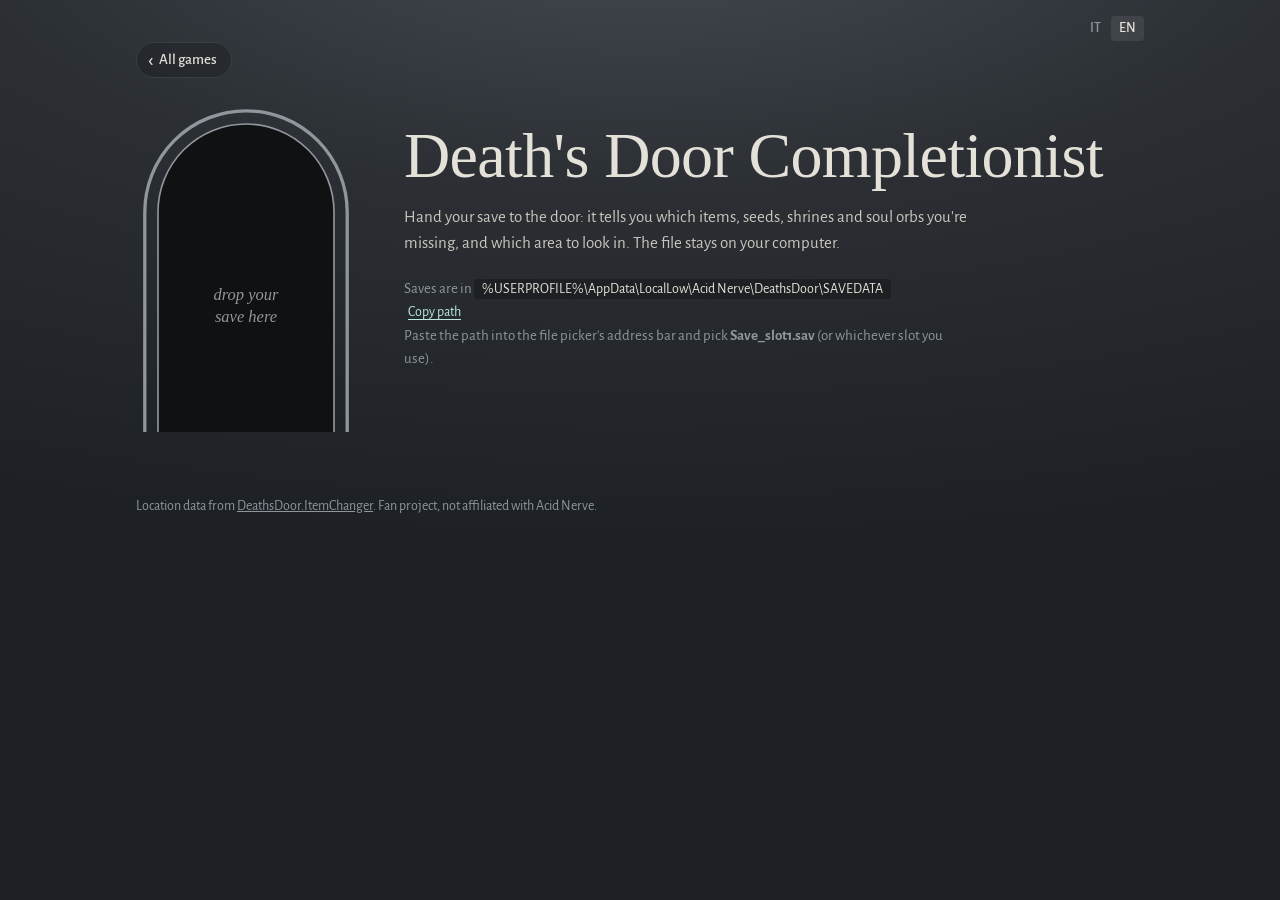
==== commit ba853b2e: "Achievement guides, map fixes, link previews and clearer navigation - Hollow Knight and Silksong: ne" ====
--- a/deaths-door/index.html
+++ b/deaths-door/index.html
@@ -1,9 +1,21 @@
 <!doctype html>
-<html lang="it">
+<html lang="en">
 <head>
 <meta charset="utf-8">
 <meta name="viewport" content="width=device-width, initial-scale=1">
 <title>Death's Door Completionist</title>
+<meta name="description" content="Load your Death's Door save and see which shiny things, seeds, shrines and tablets are still missing, and where.">
+<meta property="og:type" content="website">
+<meta property="og:site_name" content="Game Completion Tool">
+<meta property="og:title" content="Death's Door Completionist">
+<meta property="og:description" content="Load your Death's Door save and see which shiny things, seeds, shrines and tablets are still missing, and where.">
+<meta property="og:url" content="https://vincenzomarotta.github.io/game-completion-tool/deaths-door/">
+<meta property="og:image" content="https://vincenzomarotta.github.io/game-completion-tool/og.png">
+<meta property="og:image:width" content="1200">
+<meta property="og:image:height" content="630">
+<meta name="twitter:card" content="summary_large_image">
+<link rel="icon" href="../favicon.svg" type="image/svg+xml">
+<link rel="apple-touch-icon" href="../apple-touch-icon.png">
 <link rel="preconnect" href="https://fonts.googleapis.com">
 <link rel="preconnect" href="https://fonts.gstatic.com" crossorigin>
 <link href="https://fonts.googleapis.com/css2?family=IM+Fell+English:ital@0;1&family=Alegreya+Sans:wght@400;500;700&display=swap" rel="stylesheet">
@@ -67,8 +79,9 @@
 .note{font-size:15px;color:var(--ash);margin:6px 0 0}
 details{margin-top:10px;font-size:15px}
 summary{cursor:pointer;color:var(--ash)}
-.back{display:inline-block;margin:-24px 0 24px;color:var(--ash);font-size:15px;text-underline-offset:3px}
-.back:hover{color:var(--bone)}
+.back{display:inline-flex;align-items:center;gap:6px;margin:-24px 0 24px;color:var(--bone);font-size:15px;font-weight:500;text-decoration:none;border:1px solid var(--stone);border-radius:999px;padding:5px 14px 5px 11px;background:rgba(0,0,0,.2)}
+.back::before{content:"‹";font-size:20px;line-height:.8}
+.back:hover{border-color:var(--soul)}
 .lang{position:absolute;top:16px;right:16px;display:flex;gap:2px}
 .lang button{font:500 14px var(--body);color:var(--ash);background:none;border:0;padding:4px 8px;cursor:pointer;border-radius:4px}
 .lang button[aria-pressed=true]{color:var(--bone);background:rgba(255,255,255,.08)}
@@ -87,7 +100,7 @@
 <body>
 <main>
 <div class="lang" role="group" aria-label="Language"><button type="button" data-lang="it">IT</button><button type="button" data-lang="en">EN</button></div>
-<a class="back" href="../" data-i18n="back">Tutti i giochi</a>
+<a class="back" href="../" data-i18n="back">All games</a>
 <section class="hero">
   <label class="door" id="door">
     <input type="file" accept=".sav,.bak" data-i18n-aria="upload">
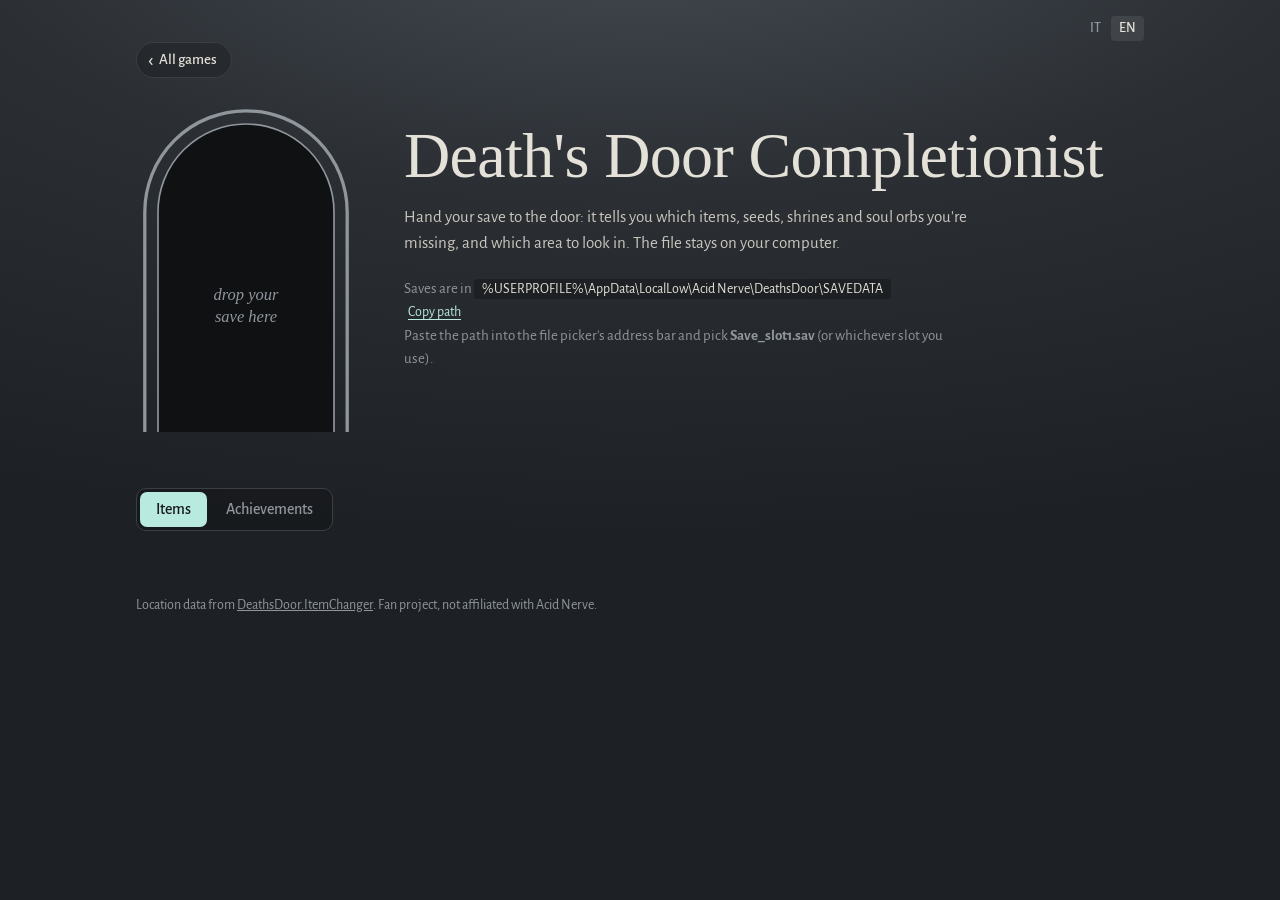
==== commit bb6520b0: "Achievement guides for every game, item positions without MapGenie, map checkboxes - Achievements ta" ====
--- a/deaths-door/index.html
+++ b/deaths-door/index.html
@@ -19,6 +19,7 @@
 <link rel="preconnect" href="https://fonts.googleapis.com">
 <link rel="preconnect" href="https://fonts.gstatic.com" crossorigin>
 <link href="https://fonts.googleapis.com/css2?family=IM+Fell+English:ital@0;1&family=Alegreya+Sans:wght@400;500;700&display=swap" rel="stylesheet">
+<link rel="stylesheet" href="../ach.css">
 <style>
 :root{
   --fog:#2b2f34; --fog-deep:#1d2024; --stone:#3a3f45; --ash:#8f969c;
@@ -94,6 +95,12 @@
   .door{width:180px}
   .path{margin:0 auto}
 }
+.tabs{display:flex;gap:3px;width:max-content;margin:56px 0 28px;border:1px solid var(--stone);border-radius:10px;padding:3px;background:rgba(0,0,0,.2)}
+.tabs button{font:500 16px var(--body);color:var(--ash);background:none;border:0;border-radius:7px;padding:8px 16px;cursor:pointer}
+.tabs button:hover{color:var(--bone)}
+.tabs button[aria-selected=true]{color:#15181b;background:var(--soul)}
+#tab-ach{--ach-card:rgba(0,0,0,.28);--ach-line:var(--stone);--ach-ink:var(--bone);--ach-dim:var(--ash);--ach-accent:var(--ember);--ach-done:var(--soul)}
+#tab-ach[hidden],#tab-items[hidden]{display:none}
 @media (prefers-reduced-motion:reduce){*{transition:none!important}}
 </style>
 </head>
@@ -129,6 +136,11 @@
   </div>
 </section>
 
+<nav class="tabs" role="tablist">
+  <button type="button" role="tab" data-tab="items" aria-selected="true" data-i18n="tabItems"></button>
+  <button type="button" role="tab" data-tab="ach" aria-selected="false" data-i18n="tabAch"></button>
+</nav>
+<div id="tab-items">
 <section id="results" hidden>
   <div class="bar-top">
     <h2 id="total"></h2>
@@ -139,10 +151,15 @@
   </div>
   <div class="grid" id="out"></div>
 </section>
+</div>
+<section id="tab-ach" hidden></section>
 
 <footer data-i18n="footer"></footer>
 </main>
 <script src="../i18n.js"></script>
+<script src="achievements.js"></script>
+<script src="guide.js"></script>
+<script src="../ach.js"></script>
 <script>
 // [name, area, saveKey] per category; derived from DeathsDoor.ItemChanger's location table
 const DATA = {"Armi":[["Rogue Daggers","Estate of the Urn Witch","daggers"],["Discarded Umbrella","Hall of Doors","umbrella"],["Reaper's Greatsword","Stranded Sailor","sword_heavy"],["Thunder Hammer","Mushroom Dungeon","hammer"]],"Magie e potenziamenti":[["Fire (Avarice)","Ceramic Manor","unlocked_fire"],["Bomb (Avarice)","Mushroom Dungeon","unlocked_bombs"],["Hookshot (Avarice)","Flooded Fortress","unlocked_hookshot"],["Fire Silent Servant","","upgraded_fire"],["Bomb Silent Servant","","upgraded_bombs"],["Hookshot Silent Servant","","upgraded_hookshot"],["Arrow Silent Servant","","upgraded_arrows"]],"Anime giganti":[["Betty","Betty's Lair","soul_yeti"],["Frog King","Throne of the Frog King","soul_frog"],["Grandma","Urn Witch's Laboratory","soul_gran"]],"Oggetti luccicanti":[["Engagement Ring","Ceramic Manor","drop_trinket_ring"],["Old Compass","Lost Cemetery","drop_trinket_compass"],["Incense","Lost Cemetery","drop_trinket_incense"],["Undying Blossom","Lost Cemetery","drop_trinket_flower"],["Old Photograph","Ceramic Manor","drop_trinket_photo"],["Sludge-Filled Urn","Estate of the Urn Witch","drop_trinket_elixir"],["Token of Death","Lost Cemetery","drop_trinket_coin"],["Rusty Garden Trowel","Estate of the Urn Witch","drop_trinket_trowel"],["Captain's Log","Stranded Sailor","drop_trinket_journal"],["Giant Arrowhead","Throne of the Frog King","drop_trinket_arrow"],["Malformed Seed","Overgrown Ruins","drop_trinket_seed"],["Corrupted Antler","Mushroom Dungeon","drop_trinket_antler"],["Magical Forest Horn","Overgrown Ruins","drop_trinket_basoon"],["Ancient Crown","Castle Lockstone","drop_trinket_crown"],["Grunt's Old Mask","Stranded Sailor","drop_trinket_mask"],["Ancient Door Scale Model","Hall of Doors","drop_trinket_door_old"],["Modern Door Scale Model","Hall of Doors","drop_trinket_door_new"],["Rusty Belltower Key","Hall of Doors","drop_trinket_rusty_key"],["Surveillance Device","Hall of Doors","drop_trinket_surv"],["Shiny Medallion","Camp of the Free Crows","drop_trinket_medal"],["Ink-Covered Teddy Bear","Stranded Sailor","drop_trinket_teddy"],["Death's Contract","Castle Lockstone","drop_trinket_contract"],["Makeshift Soul Key","Grove of Spirits","drop_trinket_soulkey"],["Mysterious Locket","Old Watchtowers","drop_trinket_locket"]],"Santuari (vita/magia)":[["Heart Shrine-Cemetery Behind Entrance","Lost Cemetery","shrine_graveyardhookshot"],["Magic Shrine-Cemetery After Smough Arena","Lost Cemetery","shrine_graveyardbomb"],["Heart Shrine-Cemetery Winding Bridge End","Lost Cemetery","shrine_graveyardturncam"],["Heart Shrine-Hookshot Arena","Stranded Sailor","shrine_sailorhookshot"],["Magic Shrine-Sailor Turncam","Stranded Sailor","shrine_sailorturncam"],["Magic Shrine-Lockstone Secret West","Castle Lockstone","shrine_fortress"],["Heart Shrine-Camp Ice Skating","Camp of the Free Crows","shrine_icechallenge"],["Magic Shrine-Ruins Hookshot Arena","Overgrown Ruins","shrine_foresthookshot"],["Magic Shrine-Ruins Turncam","Overgrown Ruins","shrine_forestturncam"],["Heart Shrine-Dungeon Water Arena","Mushroom Dungeon","shrine_dungeonbomb"],["Heart Shrine-Ruins Sewer","Overgrown Ruins","shrine_forestsewer"],["Magic Shrine-Fortress Bow Secret","Flooded Fortress","shrine_swamp"],["Magic Shrine-Estate Left of Manor","Estate of the Urn Witch","shrine_gardenturncam"],["Heart Shrine-Garden of Life","Estate of the Urn Witch","shrine_gardendrop"],["Magic Shrine-Manor Bathroom Puzzle","Ceramic Manor","shrine_mansionreflection"],["Heart Shrine-Furnace Cart Puzzle","Furnace Observation Rooms","shrine_basement"]],"Tavolette e gufi":[["Red Ancient Tablet of Knowledge","Flooded Fortress","drop_truthtablet_1"],["Yellow Ancient Tablet of Knowledge","Overgrown Ruins","drop_truthtablet_2"],["Green Ancient Tablet of Knowledge","Estate of the Urn Witch","drop_truthtablet_3"],["Cyan Ancient Tablet of Knowledge","Lost Cemetery","drop_truthtablet_4"],["Blue Ancient Tablet of Knowledge","Old Watchtowers","drop_truthtablet_5"],["Purple Ancient Tablet of Knowledge","Lost Cemetery","drop_truthtablet_6"],["Estate Owl","Estate of the Urn Witch","drop_truthshard_1"],["Ruins Owl","Overgrown Ruins","drop_truthshard_2"],["Watchtowers Owl","Old Watchtowers","drop_truthshard_3"]],"Semi della vita":[["Cemetery Broken Bridge","Lost Cemetery","drop_seed_graveyardbrokenbridge"],["Catacombs Tower","Lost Cemetery","drop_seed_graveyardtower"],["Cemetery Left of Main Entrance","Lost Cemetery","drop_seed_graveyardbuilding"],["Cemetery Near Tablet Gate","Lost Cemetery","drop_seed_graveyardcliff"],["Between Cemetery and Sailor","Lost Cemetery","drop_seed_cavescrate"],["Sailor Upper","Stranded Sailor","drop_seed_sailormountain"],["Lockstone Upper East","Castle Lockstone","drop_seed_castlegardeneast"],["Lockstone Soul Door","Castle Lockstone","drop_seed_castledoor"],["Lockstone Behind Bars","Castle Lockstone","drop_seed_castleelevator"],["Lockstone Entrance West","Castle Lockstone","drop_seed_castlegardenwest"],["Lockstone North","Castle Lockstone","drop_seed_castleeast"],["Camp Ledge With Huts","Camp of the Free Crows","drop_seed_crowcavesledge"],["Camp Stall","Camp of the Free Crows","drop_seed_crowcampstall"],["Camp Rooftops","Camp of the Free Crows","drop_seed_fortressexteriorcrate"],["Watchtowers Ice Skating","Old Watchtowers","drop_seed_mountaintopsice"],["Watchtowers Tablet Door","Old Watchtowers","drop_seed_mountaintopstruth"],["Watchtowers Archer Platform","Old Watchtowers","drop_seed_mountaintopshookshot"],["Watchtowers Boxes","Old Watchtowers","drop_seed_mountaintopsroute1"],["Dungeon Fire Puzzle Near Water Arena","Mushroom Dungeon","drop_seed_dungeonconnect"],["Ruins Lord of Doors Arena","Overgrown Ruins","drop_seed_forestgargoyle"],["Ruins Fire Plant Corridor","Overgrown Ruins","drop_seed_forestcorridor"],["Dungeon Water Arena Left Exit","Mushroom Dungeon","drop_seed_dungeontwindoor"],["Ruins Right Middle","Overgrown Ruins","drop_seed_forestmiddle"],["Ruins On Settlement Wall","Overgrown Ruins","drop_seed_forestvillage"],["Ruins Behind Boxes","Overgrown Ruins","drop_seed_forestintro"],["Ruins Down Through Bomb Wall","Overgrown Ruins","drop_seed_forestdrop"],["Dungeon Above Rightmost Crow","Mushroom Dungeon","drop_seed_dungeoneastexit"],["Dungeon Right Above Key","Mushroom Dungeon","drop_seed_dungeonprisonbreak"],["Dungeon Avarice Bridge","Mushroom Dungeon","drop_seed_dungeonbridge"],["Fortress Watchtower","Flooded Fortress","drop_seed_swampwatchtower"],["Fortress Statue","Flooded Fortress","drop_seed_swampstatue"],["Fortress Bridge","Flooded Fortress","drop_seed_swampbridge"],["Fortress Intro Crate","Flooded Fortress","drop_seed_swampintrocrate"],["Fortress East After Statue","Flooded Fortress","drop_seed_swampintroeast"],["Estate Family Tomb","Estate of the Urn Witch","drop_seed_gardennorthwest"],["Estate Entrance","Estate of the Urn Witch","drop_seed_gardenintrostart"],["Estate Hedge Gaps","Estate of the Urn Witch","drop_seed_gardenbush"],["Garden of Joy","Estate of the Urn Witch","drop_seed_gardensouthwest"],["Manor Boxes","Ceramic Manor","drop_seed_mansionsquareroom"],["Manor Near Brazier","Ceramic Manor","drop_seed_mansionrightshelves"],["Manor Below Big Pot Arena","Ceramic Manor","drop_seed_ballroom"],["Manor Rafters","Ceramic Manor","drop_seed_mansionattic"],["Manor Main Room Upper","Ceramic Manor","drop_seed_mansioncentre"],["Manor Spinny Pot Room","Ceramic Manor","drop_seed_mansionleftshelves"],["Manor Library Shelf","Ceramic Manor","drop_seed_mansionlibraryshelves"],["Cart Puzzle","Furnace Observation Rooms","drop_seed_basementshrineabyss"],["Furnace Entrance","Furnace Observation Rooms","drop_seed_basementintro"],["Inner Furnace Horizontal Pistons","Inner Furnace","drop_seed_basementplague1"],["Inner Furnace Conveyor Bridge","Inner Furnace","drop_seed_basementconveyor"],["Inner Furnace Conveyor Gauntlet","Inner Furnace","drop_seed_basementplague2"]],"Sfere d'anima":[["Fire Return Upper","Hall of Doors","drop_dropsoul_HoDfirereturn1"],["Hookshot Secret","Hall of Doors","drop_dropsoul_hodhookshotsecret"],["Bomb Return","Hall of Doors","drop_dropsoul_hodbombreturn"],["Bomb Secret","Hall of Doors","drop_dropsoul_hodbombsecret"],["Hookshot Return","Hall of Doors","drop_dropsoul_hookshotreturn"],["Fire Return Lower","Hall of Doors","drop_dropsoul_hodfirereturn2"],["Fire Secret","Hall of Doors","drop_dropsoul_hodfiresecret"],["Catacombs Exit","Lost Cemetery","drop_dropsoul_catacombsexit"],["Cemetery Hookshot Towers","Lost Cemetery","drop_dropsoul_graveyardhookshot"],["Cemetery Under Bridge","Lost Cemetery","drop_dropsoul_graveyardbridge"],["Cemetery East Tree","Lost Cemetery","drop_dropsoul_graveyardtree"],["Cemetery Winding Bridge End","Lost Cemetery","drop_dropsoul_graveyardbridgeroom"],["Catacombs Room 2","Lost Cemetery","drop_dropsoul_catacombs2"],["Catacombs Room 1","Lost Cemetery","drop_dropsoul_catacombs1"],["Cemetery Gated Sewer","Lost Cemetery","drop_dropsoul_graveyardsewer"],["Catacombs Entrance","Lost Cemetery","drop_dropsoul_catacombsentrance"],["Cemetery Cave","Lost Cemetery","drop_dropsoul_graveyardcave"],["Sailor Turncam","Stranded Sailor","drop_dropsoul_sailorturncam"],["North Lockstone Sewer","Castle Lockstone","drop_dropsoul_castlesewer2"],["Lockstone Hookshot North","Castle Lockstone","drop_dropsoul_castlehookshoteast"],["Lockstone Exit","Castle Lockstone","drop_dropsoul_castleexit"],["West Lockstone Sewer","Castle Lockstone","drop_dropsoul_castlesewer1"],["Camp Rooftops","Camp of the Free Crows","drop_dropsoul_fortressexterior"],["Camp Broken Bridge","Camp of the Free Crows","drop_dropsoul_crowcavesbridge"],["Watchtowers Behind Barb Elevator","Old Watchtowers","drop_dropsoul_mountaintopsturncam"],["Dungeon Vine","Mushroom Dungeon","drop_dropsoul_dungeonpeek"],["Ruins Stump","Overgrown Ruins","drop_dropsoul_forestcolliseumhookshot"],["Ruins Outside Left Dungeon Exit","Overgrown Ruins","drop_dropsoul_forestraised"],["Dungeon Cobweb","Mushroom Dungeon","drop_dropsoul_dungeoncobweb"],["Ruins Left After Key Door","Overgrown Ruins","drop_dropsoul_forestcorner"],["Ruins Lower Bomb Wall","Overgrown Ruins","drop_dropsoul_forestblocked"],["Ruins Lord of Doors Arena Hookshot","Overgrown Ruins","drop_dropsoul_forestnorthhookshot"],["Dungeon Lower Entrance","Mushroom Dungeon","drop_dropsoul_swamproute"],["Ruins Upper Above Horn","Overgrown Ruins","drop_dropsoul_forestcolliseum"],["Ruins Above Three Plants","Overgrown Ruins","drop_dropsoul_forestvine"],["Ruins Up Turncam Ladder","Overgrown Ruins","drop_dropsoul_forestladder"],["Ruins Above Entrance Gate","Overgrown Ruins","drop_dropsoul_forestentrancewall"],["Ruins Upper Bomb Wall","Overgrown Ruins","drop_dropsoul_forestbomber"],["Dungeon Left Exit Shelf","Mushroom Dungeon","drop_dropsoul_dungeonshelfdrop"],["Ruins Lower Hookshot","Overgrown Ruins","drop_dropsoul_forestintrohookshot"],["Fortress Bomb","Flooded Fortress","drop_dropsoul_swampbomb"],["Fortress Hidden Sewer","Flooded Fortress","drop_dropsoul_swampsewer"],["Fortress Drop","Flooded Fortress","drop_dropsoul_swampdrop"],["Estate Access Crypt","Lost Cemetery","drop_dropsoul_cryptgrave"],["Estate Balcony","Estate of the Urn Witch","drop_dropsoul_gardenbalcony"],["Garden of Love Turncam","Estate of the Urn Witch","drop_dropsoul_gardenturncam"],["Garden of Life Hookshot Loop","Estate of the Urn Witch","drop_dropsoul_gardennorthhookshot"],["Garden of Love Bomb Walls","Estate of the Urn Witch","drop_dropsoul_familytombbomb"],["Garden of Life Bomb Wall","Estate of the Urn Witch","drop_dropsoul_gardenknight"],["Estate Broken Boardwalk","Estate of the Urn Witch","drop_dropsoul_gardensouthhookshot"],["Estate Secret Cave","Estate of the Urn Witch","drop_dropsoul_gardencave"],["Estate Twin Benches","Estate of the Urn Witch","drop_dropsoul_gardensbenches"],["Estate Sewer Middle","Estate of the Urn Witch","drop_dropsoul_gardensewerroute1"],["Estate Sewer End","Estate of the Urn Witch","drop_dropsoul_gardensewerroute2"],["Garden of Peace","Estate of the Urn Witch","drop_dropsoul_gardensouthbomb"],["Manor Imp Loft","Ceramic Manor","drop_dropsoul_mansionladder"],["Manor Library Shelf","Ceramic Manor","drop_dropsoul_mansionlibrary"],["Manor Chandelier","Ceramic Manor","drop_chand_souls"],["Furnace Lantern Chain","Furnace Observation Rooms","drop_dropsoul_basementlanternchain"],["Small Room","Furnace Observation Rooms","drop_dropsoul_basementsmallroom"],["Furnace Entrance Sewer","Furnace Observation Rooms","drop_dropsoul_basementsewer"]]};
@@ -163,6 +180,7 @@
 
 const STRINGS = {
   it: {
+    tabItems: "Oggetti", tabAch: "Obiettivi",
     back: "Tutti i giochi", upload: "Carica il salvataggio di Death's Door",
     hint1: "trascina qui", hint2: "il salvataggio",
     lede: "Dai il tuo salvataggio alla porta: ti dice quali oggetti, semi, santuari e sfere d'anima mancano, e in quale zona andarli a cercare. Il file resta sul tuo computer.",
@@ -176,6 +194,7 @@
     potNote: names => `Il gioco non salva quale vaso: è uno tra ${names}.`,
   },
   en: {
+    tabItems: "Items", tabAch: "Achievements",
     back: "All games", upload: "Load your Death's Door save",
     hint1: "drop your", hint2: "save here",
     lede: "Hand your save to the door: it tells you which items, seeds, shrines and soul orbs you're missing, and which area to look in. The file stays on your computer.",
@@ -271,7 +290,17 @@
   </section>`;
 }
 
-let rows = [], view = "cat";
+let rows = [], view = "cat", lastSave = null;
+
+// Achievements the save can answer: whole categories done, or a single unlock key.
+const allIn = cat => { const r = rows.filter(x => x.cat === cat); return r.length > 0 && r.every(x => x.got); };
+const DD_ACH = {
+  ach_shiny: () => allIn("Oggetti luccicanti"), ach_weapons: () => allIn("Armi"), ach_shrines: () => allIn("Santuari (vita/magia)"),
+  ach_plants: () => allIn("Semi della vita") && allIn(POT_CAT),
+  ach_owls: s => ["drop_truthshard_1", "drop_truthshard_2", "drop_truthshard_3"].every(k => s.has(k)),
+  ach_fire: s => s.has("upgraded_fire"), ach_bomb: s => s.has("upgraded_bombs"), ach_hook: s => s.has("upgraded_hookshot"), ach_arrow: s => s.has("upgraded_arrows"),
+};
+ACH_UI.init(document.getElementById("tab-ach"), { check: k => !lastSave ? undefined : DD_ACH[k] ? DD_ACH[k](lastSave) : null });
 
 function render() {
   const [key, other] = view === "cat" ? ["cat", "area"] : ["area", "cat"];
@@ -286,6 +315,8 @@
 
 function show(save) {
   rows = evaluate(save);
+  lastSave = save;
+  ACH_UI.draw();
   const pct = 100 * rows.filter(r => r.got).length / rows.length;
   document.getElementById("pct").textContent = Math.floor(pct) + "%";
   const light = document.getElementById("light"), h = 300 * pct / 100;
@@ -317,7 +348,15 @@
   document.querySelectorAll(".views button").forEach(x => x.setAttribute("aria-pressed", x === b));
   render();
 });
+
+function showTab(name) {
+  document.querySelectorAll(".tabs button").forEach(b => b.setAttribute("aria-selected", b.dataset.tab === name));
+  document.getElementById("tab-items").hidden = name !== "items";
+  document.getElementById("tab-ach").hidden = name !== "ach";
+}
+document.querySelector(".tabs").addEventListener("click", e => { const b = e.target.closest("[data-tab]"); if (b) showTab(b.dataset.tab); });
 I18N.init(STRINGS, () => {
+  ACH_UI.draw();
   document.getElementById("err").textContent = "";
   if (rows.length) render();
 });
--- a/ach.css
+++ b/ach.css
@@ -0,0 +1,25 @@
+/* Shared achievements list (ach.js). Pages set --ach-card, --ach-line, --ach-ink, --ach-dim, --ach-accent, --ach-done. */
+.ach-head{display:flex;flex-wrap:wrap;justify-content:space-between;align-items:baseline;gap:12px;margin-bottom:14px}
+.ach-head h2{font-size:19px;font-weight:500;margin:0}
+.ach-hint{margin:4px 0 0;color:var(--ach-dim);font-size:14px;max-width:60em}
+.ach-hint a{color:inherit}
+.ach-filters{display:flex;gap:4px}
+.ach-filters button{font:inherit;font-size:14px;color:var(--ach-dim);background:var(--ach-card);border:1px solid var(--ach-line);border-radius:999px;padding:5px 12px;cursor:pointer}
+.ach-filters button[aria-pressed=true]{color:var(--ach-card);background:var(--ach-ink);border-color:var(--ach-ink)}
+.achs{list-style:none;margin:0;padding:0;display:grid;grid-template-columns:repeat(auto-fill,minmax(300px,1fr));gap:10px}
+.ach{background:var(--ach-card);border:1px solid var(--ach-line);border-radius:8px;padding:10px;display:grid;grid-template-columns:64px 1fr;gap:12px;align-items:start;color:var(--ach-ink)}
+.ach.done{border-color:var(--ach-done)}
+.ach-ico{width:64px;height:64px;border-radius:6px;background-repeat:no-repeat}
+.ach h3{font-size:15px;font-weight:600;line-height:1.25;margin:0}
+.ach p{margin:3px 0 0;font-size:14px}
+.ach-d{color:var(--ach-ink)}
+.ach-how{margin-top:4px;font-size:14px}
+.ach-how summary{cursor:pointer;color:var(--ach-accent);font-size:13px;width:max-content}
+.ach-how p{color:var(--ach-ink);opacity:.85;line-height:1.45}
+.ach-st{font-size:13px!important;color:var(--ach-accent)}
+.ach.done .ach-st{color:var(--ach-done)}
+.ach.unknown .ach-st{color:var(--ach-dim)}
+.ach.secret h3,.ach.secret .ach-d{filter:blur(6px);user-select:none}
+.ach.secret .ach-ico{filter:blur(4px)}
+.ach.secret .ach-how{display:none}
+.ach-reveal{margin-top:6px;font:inherit;font-size:13px;color:var(--ach-ink);background:none;border:1px solid var(--ach-line);border-radius:999px;padding:3px 10px;cursor:pointer}
